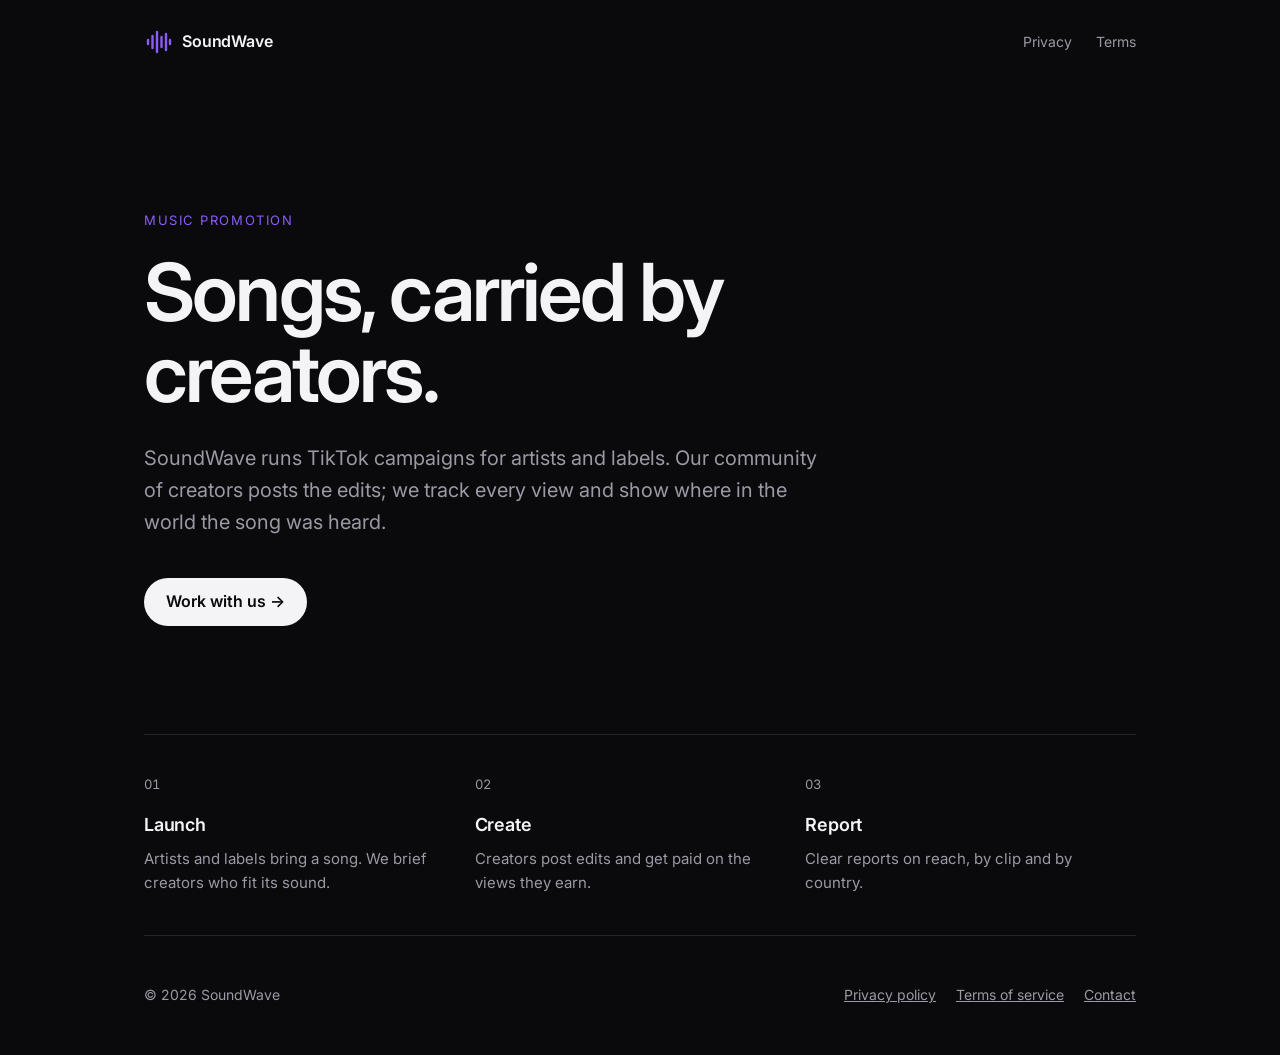
==== index.html @ 24b8e058 "SoundWave landing page, privacy policy and terms Co-Authored-By: Claude Opus 5.5 <noreply@anthropic." ====
<!doctype html>
<html lang="en">
<head>
<meta charset="utf-8">
<meta name="viewport" content="width=device-width, initial-scale=1">
<title>SoundWave</title>
<meta name="description" content="SoundWave runs music promotion campaigns with a community of TikTok creators.">
<link rel="preconnect" href="https://fonts.googleapis.com">
<link href="https://fonts.googleapis.com/css2?family=Inter:wght@400;600&display=swap" rel="stylesheet">
<link rel="stylesheet" href="style.css">
</head>
<body>
<div class="wrap">
  <nav>
    <a class="logo" href="./">
      <svg viewBox="0 0 28 28" aria-hidden="true"><g stroke="#8b5cf6" stroke-width="2.4" stroke-linecap="round"><path d="M4 12v4M8.5 8v12M13 4v20M17.5 9v10M22 6v16M26 12v4"/></g></svg>
      SoundWave
    </a>
    <div class="links"><a href="privacy.html">Privacy</a><a href="terms.html">Terms</a></div>
  </nav>

  <section class="hero">
    <p class="eyebrow">Music promotion</p>
    <h1>Songs, carried by creators.</h1>
    <p class="lede">SoundWave runs TikTok campaigns for artists and labels. Our community of creators posts the edits; we track every view and show where in the world the song was heard.</p>
    <a class="cta" href="mailto:b@soundwaveprojects.com">Work with us →</a>
  </section>

  <section class="grid" aria-label="How it works">
    <div class="cell"><span class="n">01</span><h3>Launch</h3><p>Artists and labels bring a song. We brief creators who fit its sound.</p></div>
    <div class="cell"><span class="n">02</span><h3>Create</h3><p>Creators post edits and get paid on the views they earn.</p></div>
    <div class="cell"><span class="n">03</span><h3>Report</h3><p>Clear reports on reach, by clip and by country.</p></div>
  </section>

  <footer>
    <span>© 2026 SoundWave</span>
    <div class="links"><a href="privacy.html">Privacy policy</a><a href="terms.html">Terms of service</a><a href="mailto:b@soundwaveprojects.com">Contact</a></div>
  </footer>
</div>
</body>
</html>
---- style.css ----
:root {
  --bg: #0a0a0c;
  --fg: #f4f4f6;
  --muted: #9a9aa5;
  --line: #24242b;
  --accent: #8b5cf6;
}
* { box-sizing: border-box; }
html { -webkit-text-size-adjust: 100%; }
body {
  margin: 0;
  background: var(--bg);
  color: var(--fg);
  font: 16px/1.6 "Inter", system-ui, -apple-system, sans-serif;
  -webkit-font-smoothing: antialiased;
}
a { color: inherit; }
.wrap { max-width: 1040px; margin: 0 auto; padding: 0 24px; }
nav { display: flex; justify-content: space-between; align-items: center; padding: 28px 0; }
.logo { display: flex; align-items: center; gap: 10px; font-weight: 600; letter-spacing: -0.01em; text-decoration: none; }
.logo svg { width: 28px; height: 28px; }
nav .links { display: flex; gap: 24px; font-size: 14px; color: var(--muted); }
nav .links a { text-decoration: none; }
nav .links a:hover { color: var(--fg); }

.hero { padding: 14vh 0 12vh; }
.eyebrow { color: var(--accent); font-size: 13px; letter-spacing: 0.12em; text-transform: uppercase; margin: 0 0 20px; }
h1 { font-size: clamp(40px, 7vw, 80px); line-height: 1.02; letter-spacing: -0.035em; font-weight: 600; margin: 0; max-width: 14ch; }
.lede { color: var(--muted); font-size: clamp(17px, 2vw, 20px); max-width: 52ch; margin: 28px 0 40px; }
.cta { display: inline-flex; align-items: center; gap: 8px; min-height: 48px; padding: 0 22px; border-radius: 999px; background: var(--fg); color: var(--bg); font-weight: 600; text-decoration: none; transition: transform .15s ease; }
.cta:hover { transform: translateY(-1px); }

.grid { display: grid; grid-template-columns: repeat(auto-fit, minmax(240px, 1fr)); border-top: 1px solid var(--line); }
.cell { padding: 36px 28px 40px 0; border-bottom: 1px solid var(--line); }
.cell .n { color: var(--muted); font-size: 13px; font-variant-numeric: tabular-nums; }
.cell h3 { margin: 14px 0 8px; font-size: 18px; font-weight: 600; letter-spacing: -0.01em; }
.cell p { margin: 0; color: var(--muted); font-size: 15px; }

footer { display: flex; flex-wrap: wrap; gap: 16px; justify-content: space-between; padding: 48px 0; color: var(--muted); font-size: 14px; }
footer .links { display: flex; gap: 20px; }

.doc { max-width: 720px; padding: 40px 0 80px; }
.doc h1 { font-size: clamp(32px, 5vw, 48px); max-width: none; }
.doc .updated { color: var(--muted); margin: 12px 0 40px; }
.doc h2 { font-size: 20px; margin: 40px 0 8px; letter-spacing: -0.01em; }
.doc p, .doc li { color: #c9c9d1; }

@media (prefers-reduced-motion: reduce) { .cta { transition: none; } }
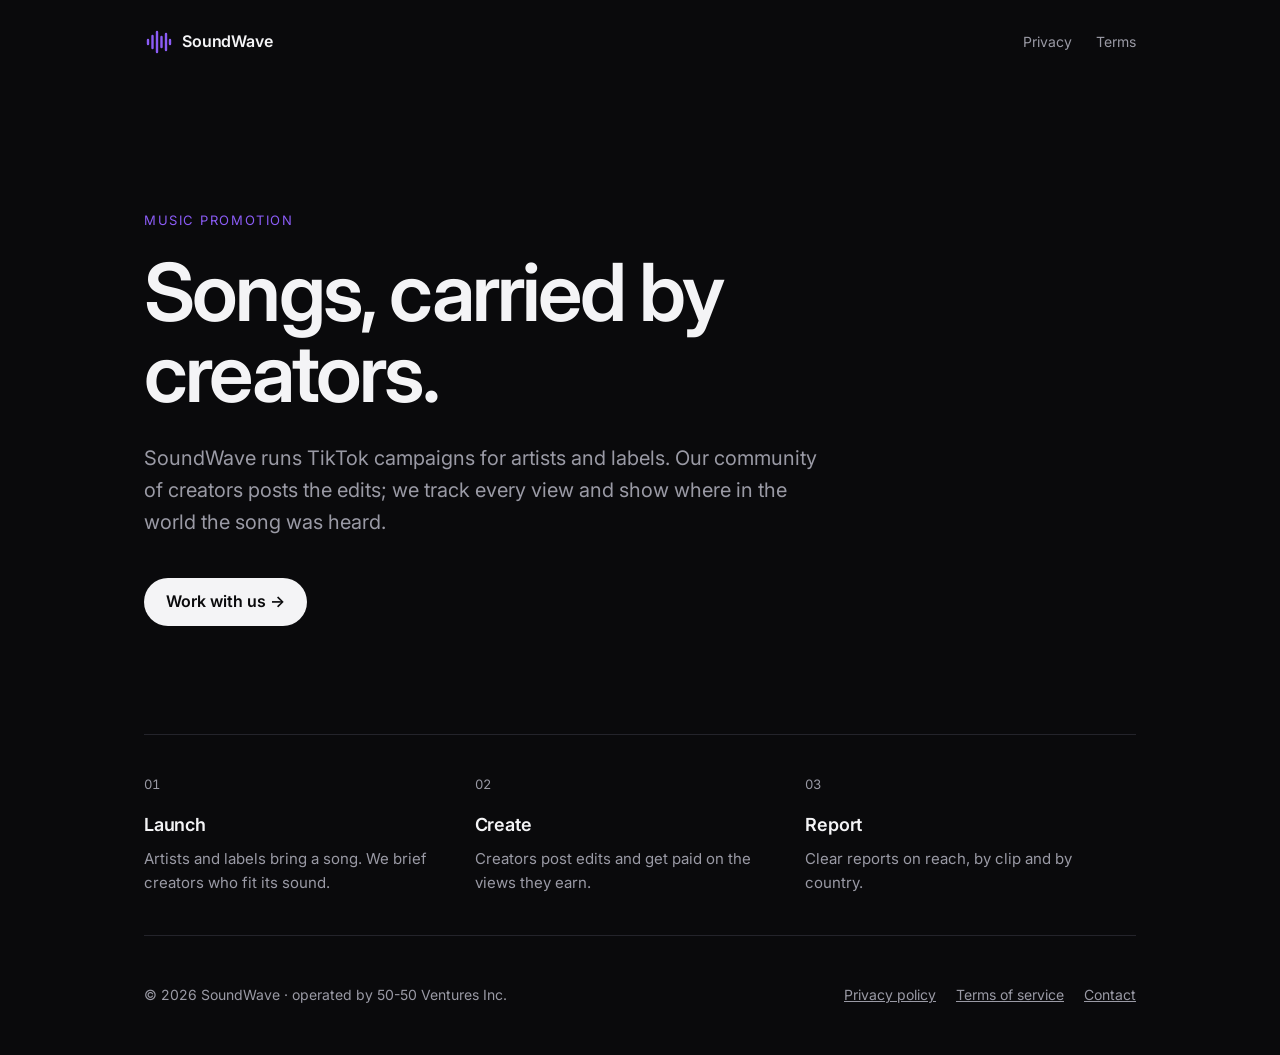
==== commit 41628c2a: "Name 50-50 Ventures Inc. as SoundWave's operator Co-Authored-By: Claude Opus 5.5 <noreply@anthropic." ====
--- a/index.html
+++ b/index.html
@@ -33,7 +33,7 @@
   </section>
 
   <footer>
-    <span>© 2026 SoundWave</span>
+    <span>© 2026 SoundWave · operated by 50-50 Ventures Inc.</span>
     <div class="links"><a href="privacy.html">Privacy policy</a><a href="terms.html">Terms of service</a><a href="mailto:b@soundwaveprojects.com">Contact</a></div>
   </footer>
 </div>
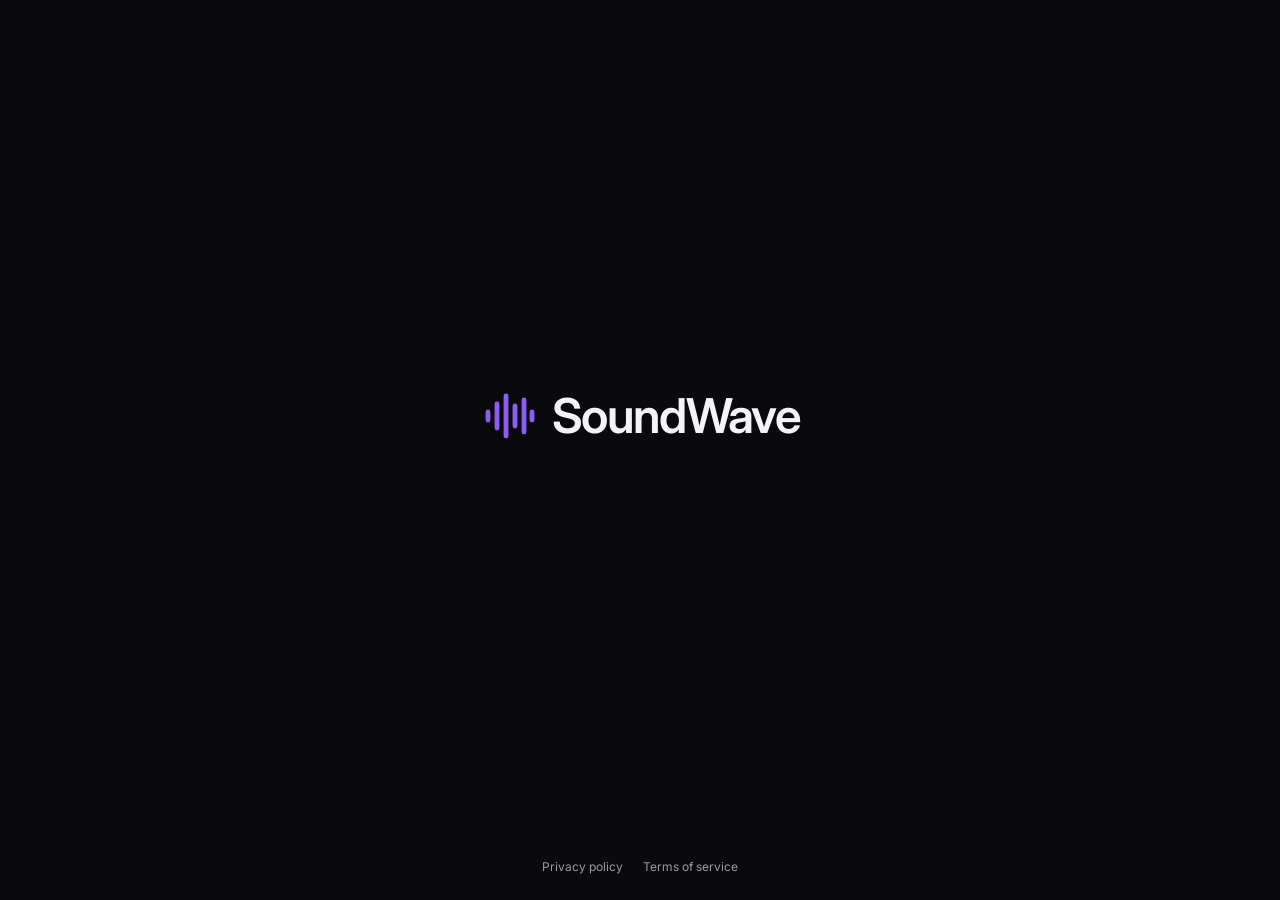
==== commit cb1fb34c: "Landing page: centered logo with privacy and terms links only Co-Authored-By: Claude Opus 5.5 <norep" ====
--- a/index.html
+++ b/index.html
@@ -5,37 +5,16 @@
 <meta name="viewport" content="width=device-width, initial-scale=1">
 <title>SoundWave</title>
 <meta name="description" content="SoundWave runs music promotion campaigns with a community of TikTok creators.">
-<link rel="preconnect" href="https://fonts.googleapis.com">
 <link href="https://fonts.googleapis.com/css2?family=Inter:wght@400;600&display=swap" rel="stylesheet">
 <link rel="stylesheet" href="style.css">
 </head>
-<body>
-<div class="wrap">
-  <nav>
-    <a class="logo" href="./">
+<body class="solo">
+  <main class="center">
+    <div class="logo big">
       <svg viewBox="0 0 28 28" aria-hidden="true"><g stroke="#8b5cf6" stroke-width="2.4" stroke-linecap="round"><path d="M4 12v4M8.5 8v12M13 4v20M17.5 9v10M22 6v16M26 12v4"/></g></svg>
-      SoundWave
-    </a>
-    <div class="links"><a href="privacy.html">Privacy</a><a href="terms.html">Terms</a></div>
-  </nav>
-
-  <section class="hero">
-    <p class="eyebrow">Music promotion</p>
-    <h1>Songs, carried by creators.</h1>
-    <p class="lede">SoundWave runs TikTok campaigns for artists and labels. Our community of creators posts the edits; we track every view and show where in the world the song was heard.</p>
-    <a class="cta" href="mailto:b@soundwaveprojects.com">Work with us →</a>
-  </section>
-
-  <section class="grid" aria-label="How it works">
-    <div class="cell"><span class="n">01</span><h3>Launch</h3><p>Artists and labels bring a song. We brief creators who fit its sound.</p></div>
-    <div class="cell"><span class="n">02</span><h3>Create</h3><p>Creators post edits and get paid on the views they earn.</p></div>
-    <div class="cell"><span class="n">03</span><h3>Report</h3><p>Clear reports on reach, by clip and by country.</p></div>
-  </section>
-
-  <footer>
-    <span>© 2026 SoundWave · operated by 50-50 Ventures Inc.</span>
-    <div class="links"><a href="privacy.html">Privacy policy</a><a href="terms.html">Terms of service</a><a href="mailto:b@soundwaveprojects.com">Contact</a></div>
-  </footer>
-</div>
+      <h1>SoundWave</h1>
+    </div>
+  </main>
+  <footer class="mini"><a href="privacy.html">Privacy policy</a><a href="terms.html">Terms of service</a></footer>
 </body>
 </html>
--- a/style.css
+++ b/style.css
@@ -46,3 +46,12 @@
 .doc p, .doc li { color: #c9c9d1; }
 
 @media (prefers-reduced-motion: reduce) { .cta { transition: none; } }
+
+.solo { min-height: 100vh; min-height: 100dvh; display: flex; flex-direction: column; }
+.center { flex: 1; display: flex; align-items: center; justify-content: center; padding: 24px; }
+.logo.big { gap: 16px; }
+.logo.big svg { width: 56px; height: 56px; }
+.logo.big h1 { font-size: clamp(32px, 6vw, 48px); max-width: none; }
+.mini { display: flex; justify-content: center; gap: 20px; padding: 24px; font-size: 12px; color: var(--muted); }
+.mini a { text-decoration: none; }
+.mini a:hover { color: var(--fg); text-decoration: underline; }
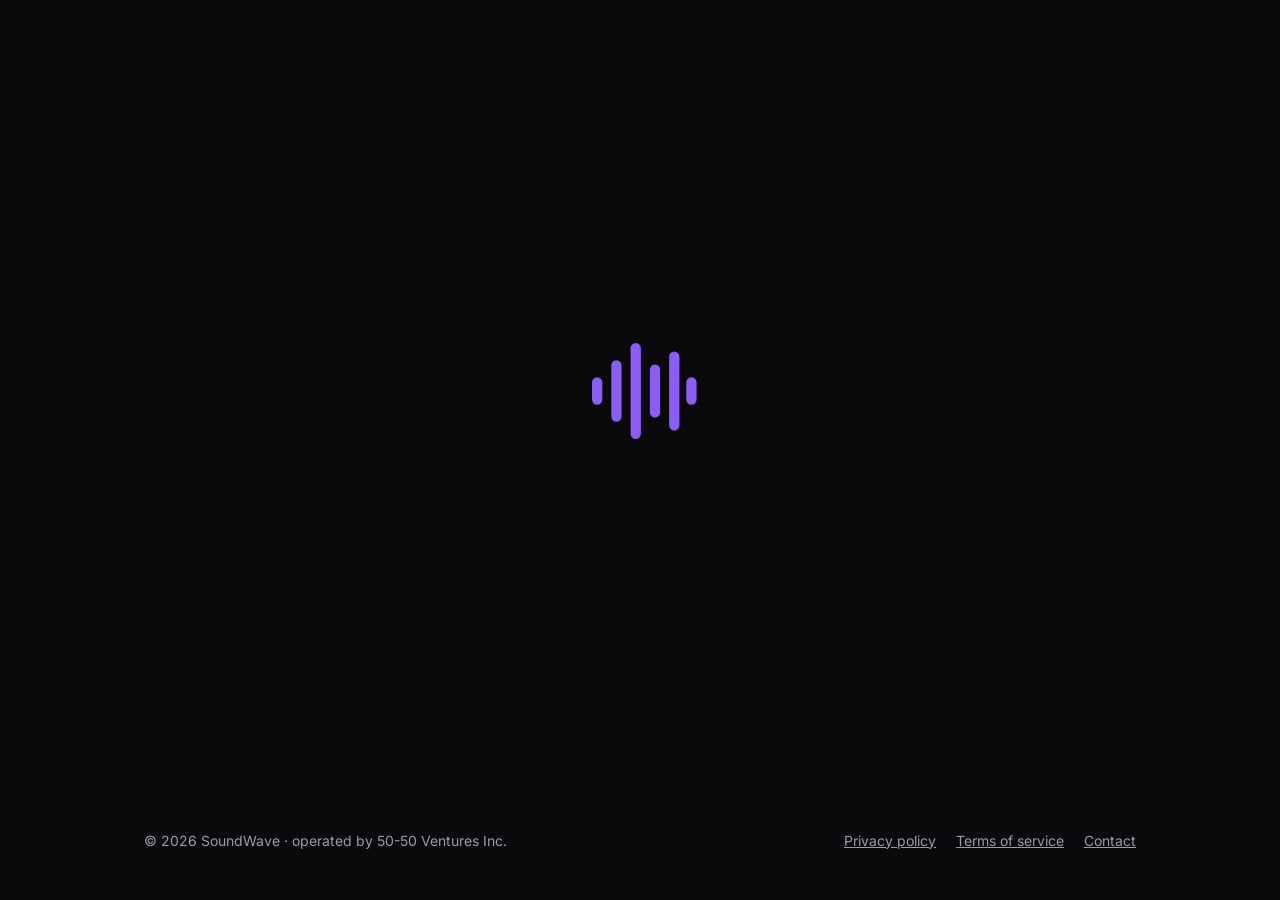
==== commit 42a656fc: "Landing page: logo mark alone in the center, original footer at the bottom Co-Authored-By: Claude Op" ====
--- a/index.html
+++ b/index.html
@@ -3,6 +3,7 @@
 <head>
 <meta charset="utf-8">
 <meta name="viewport" content="width=device-width, initial-scale=1">
+<link rel="icon" href="favicon.svg" type="image/svg+xml">
 <title>SoundWave</title>
 <meta name="description" content="SoundWave runs music promotion campaigns with a community of TikTok creators.">
 <link href="https://fonts.googleapis.com/css2?family=Inter:wght@400;600&display=swap" rel="stylesheet">
@@ -10,11 +11,13 @@
 </head>
 <body class="solo">
   <main class="center">
-    <div class="logo big">
-      <svg viewBox="0 0 28 28" aria-hidden="true"><g stroke="#8b5cf6" stroke-width="2.4" stroke-linecap="round"><path d="M4 12v4M8.5 8v12M13 4v20M17.5 9v10M22 6v16M26 12v4"/></g></svg>
-      <h1>SoundWave</h1>
-    </div>
+    <svg class="mark" viewBox="0 0 28 28" role="img" aria-label="SoundWave"><g stroke="#8b5cf6" stroke-width="2.4" stroke-linecap="round"><path d="M4 12v4M8.5 8v12M13 4v20M17.5 9v10M22 6v16M26 12v4"/></g></svg>
   </main>
-  <footer class="mini"><a href="privacy.html">Privacy policy</a><a href="terms.html">Terms of service</a></footer>
+  <div class="wrap">
+    <footer>
+      <span>© 2026 SoundWave · operated by 50-50 Ventures Inc.</span>
+      <div class="links"><a href="privacy.html">Privacy policy</a><a href="terms.html">Terms of service</a><a href="mailto:b@soundwaveprojects.com">Contact</a></div>
+    </footer>
+  </div>
 </body>
 </html>
--- a/style.css
+++ b/style.css
@@ -48,10 +48,6 @@
 @media (prefers-reduced-motion: reduce) { .cta { transition: none; } }
 
 .solo { min-height: 100vh; min-height: 100dvh; display: flex; flex-direction: column; }
+.solo .wrap { width: 100%; }
 .center { flex: 1; display: flex; align-items: center; justify-content: center; padding: 24px; }
-.logo.big { gap: 16px; }
-.logo.big svg { width: 56px; height: 56px; }
-.logo.big h1 { font-size: clamp(32px, 6vw, 48px); max-width: none; }
-.mini { display: flex; justify-content: center; gap: 20px; padding: 24px; font-size: 12px; color: var(--muted); }
-.mini a { text-decoration: none; }
-.mini a:hover { color: var(--fg); text-decoration: underline; }
+.mark { width: clamp(72px, 12vw, 120px); height: auto; }
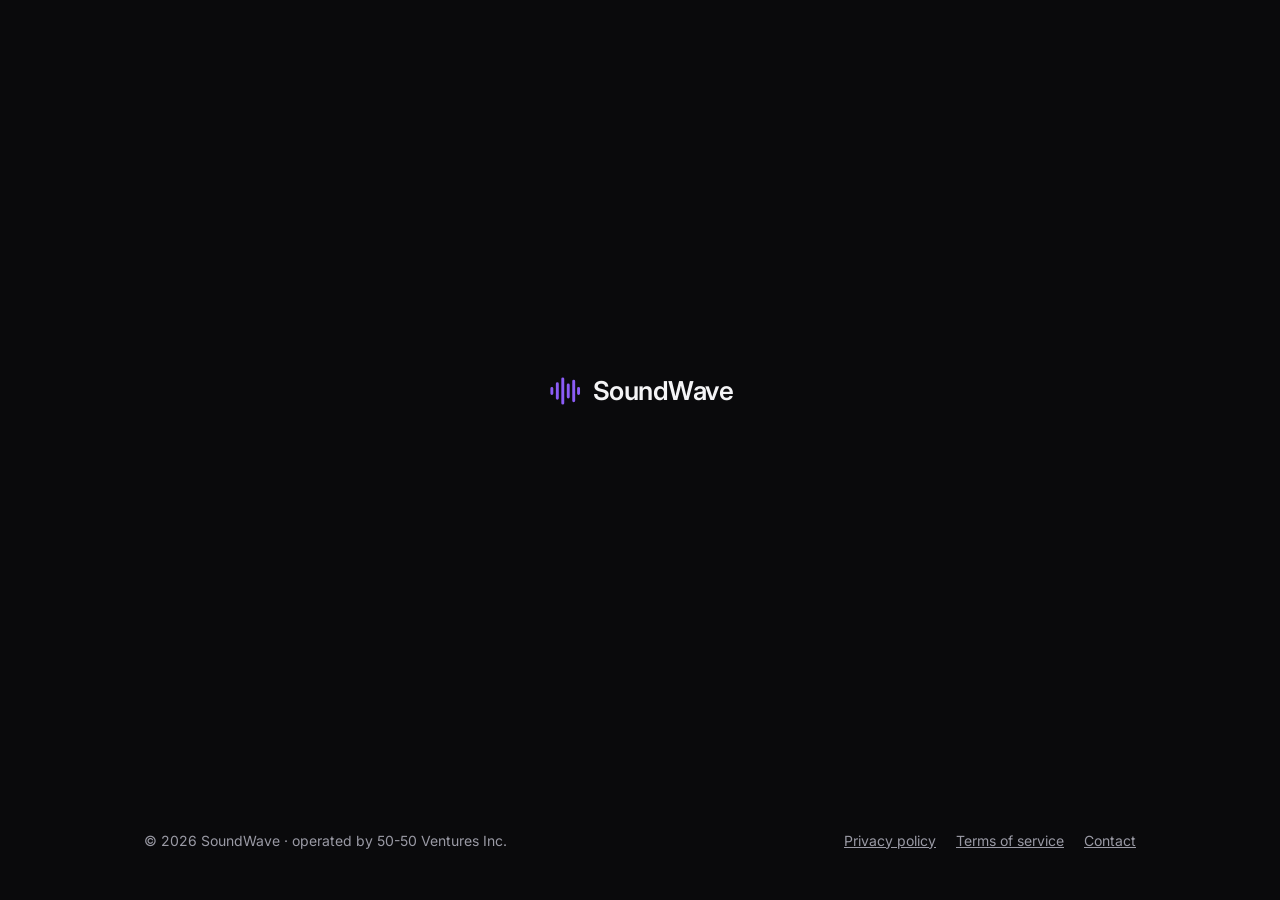
==== commit 4f26308d: "Landing page: smaller logo with SoundWave name, centered Co-Authored-By: Claude Opus 5.5 <noreply@an" ====
--- a/index.html
+++ b/index.html
@@ -11,7 +11,7 @@
 </head>
 <body class="solo">
   <main class="center">
-    <svg class="mark" viewBox="0 0 28 28" role="img" aria-label="SoundWave"><g stroke="#8b5cf6" stroke-width="2.4" stroke-linecap="round"><path d="M4 12v4M8.5 8v12M13 4v20M17.5 9v10M22 6v16M26 12v4"/></g></svg>
+    <div class="brand"><svg viewBox="0 0 28 28" aria-hidden="true"><g stroke="#8b5cf6" stroke-width="2.4" stroke-linecap="round"><path d="M4 12v4M8.5 8v12M13 4v20M17.5 9v10M22 6v16M26 12v4"/></g></svg><span>SoundWave</span></div>
   </main>
   <div class="wrap">
     <footer>
--- a/style.css
+++ b/style.css
@@ -50,4 +50,5 @@
 .solo { min-height: 100vh; min-height: 100dvh; display: flex; flex-direction: column; }
 .solo .wrap { width: 100%; }
 .center { flex: 1; display: flex; align-items: center; justify-content: center; padding: 24px; }
-.mark { width: clamp(72px, 12vw, 120px); height: auto; }
+.brand { display: flex; align-items: center; gap: 12px; font-size: 26px; font-weight: 600; letter-spacing: -0.02em; }
+.brand svg { width: 34px; height: 34px; }
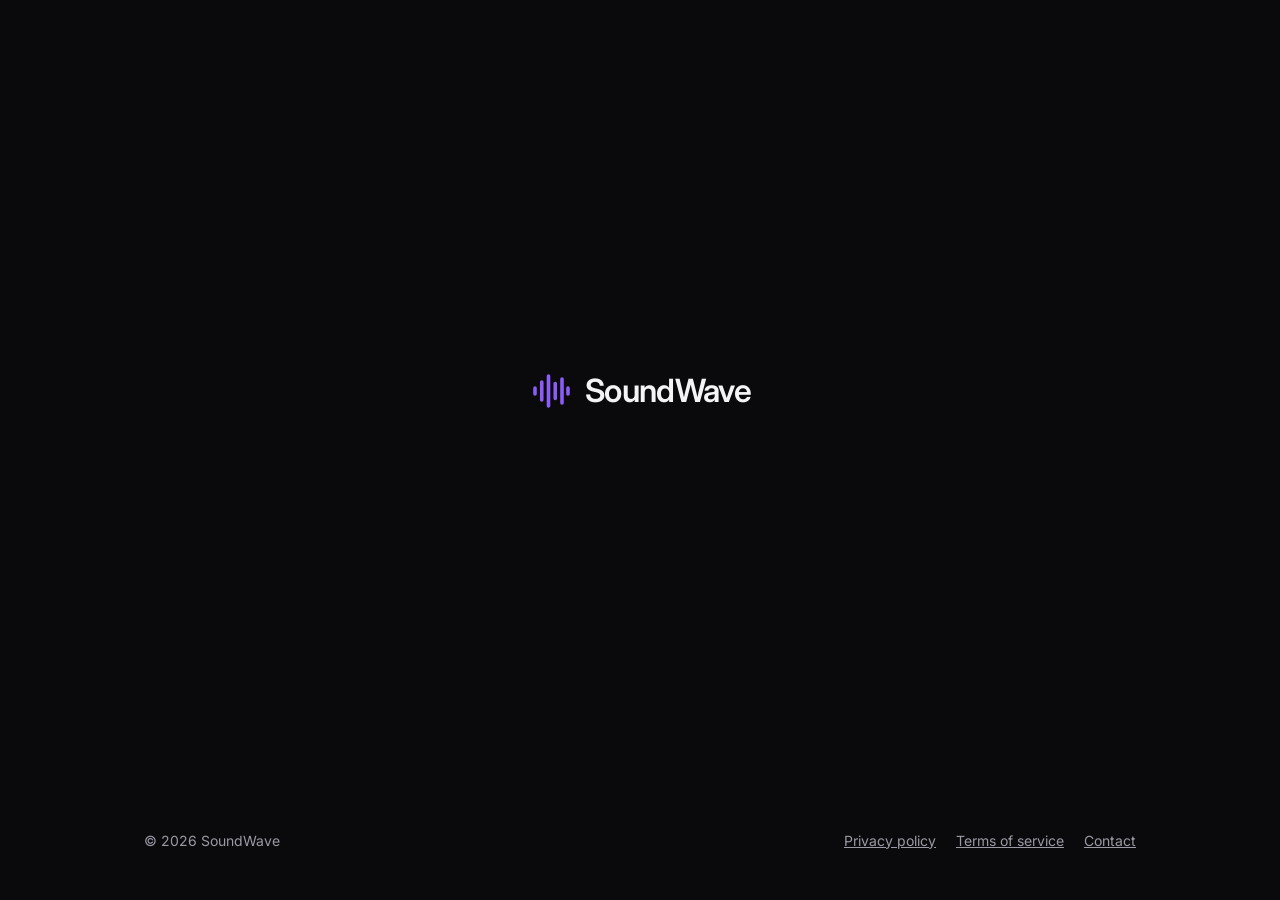
==== commit 5fb75943: "Footer: drop operator line Co-Authored-By: Claude Opus 5.5 <noreply@anthropic.com>" ====
--- a/index.html
+++ b/index.html
@@ -15,7 +15,7 @@
   </main>
   <div class="wrap">
     <footer>
-      <span>© 2026 SoundWave · operated by 50-50 Ventures Inc.</span>
+      <span>© 2026 SoundWave</span>
       <div class="links"><a href="privacy.html">Privacy policy</a><a href="terms.html">Terms of service</a><a href="mailto:b@soundwaveprojects.com">Contact</a></div>
     </footer>
   </div>
--- a/style.css
+++ b/style.css
@@ -50,5 +50,5 @@
 .solo { min-height: 100vh; min-height: 100dvh; display: flex; flex-direction: column; }
 .solo .wrap { width: 100%; }
 .center { flex: 1; display: flex; align-items: center; justify-content: center; padding: 24px; }
-.brand { display: flex; align-items: center; gap: 12px; font-size: 26px; font-weight: 600; letter-spacing: -0.02em; }
-.brand svg { width: 34px; height: 34px; }
+.brand { display: flex; align-items: center; gap: 14px; font-size: 32px; font-weight: 600; letter-spacing: -0.02em; }
+.brand svg { width: 42px; height: 42px; }
